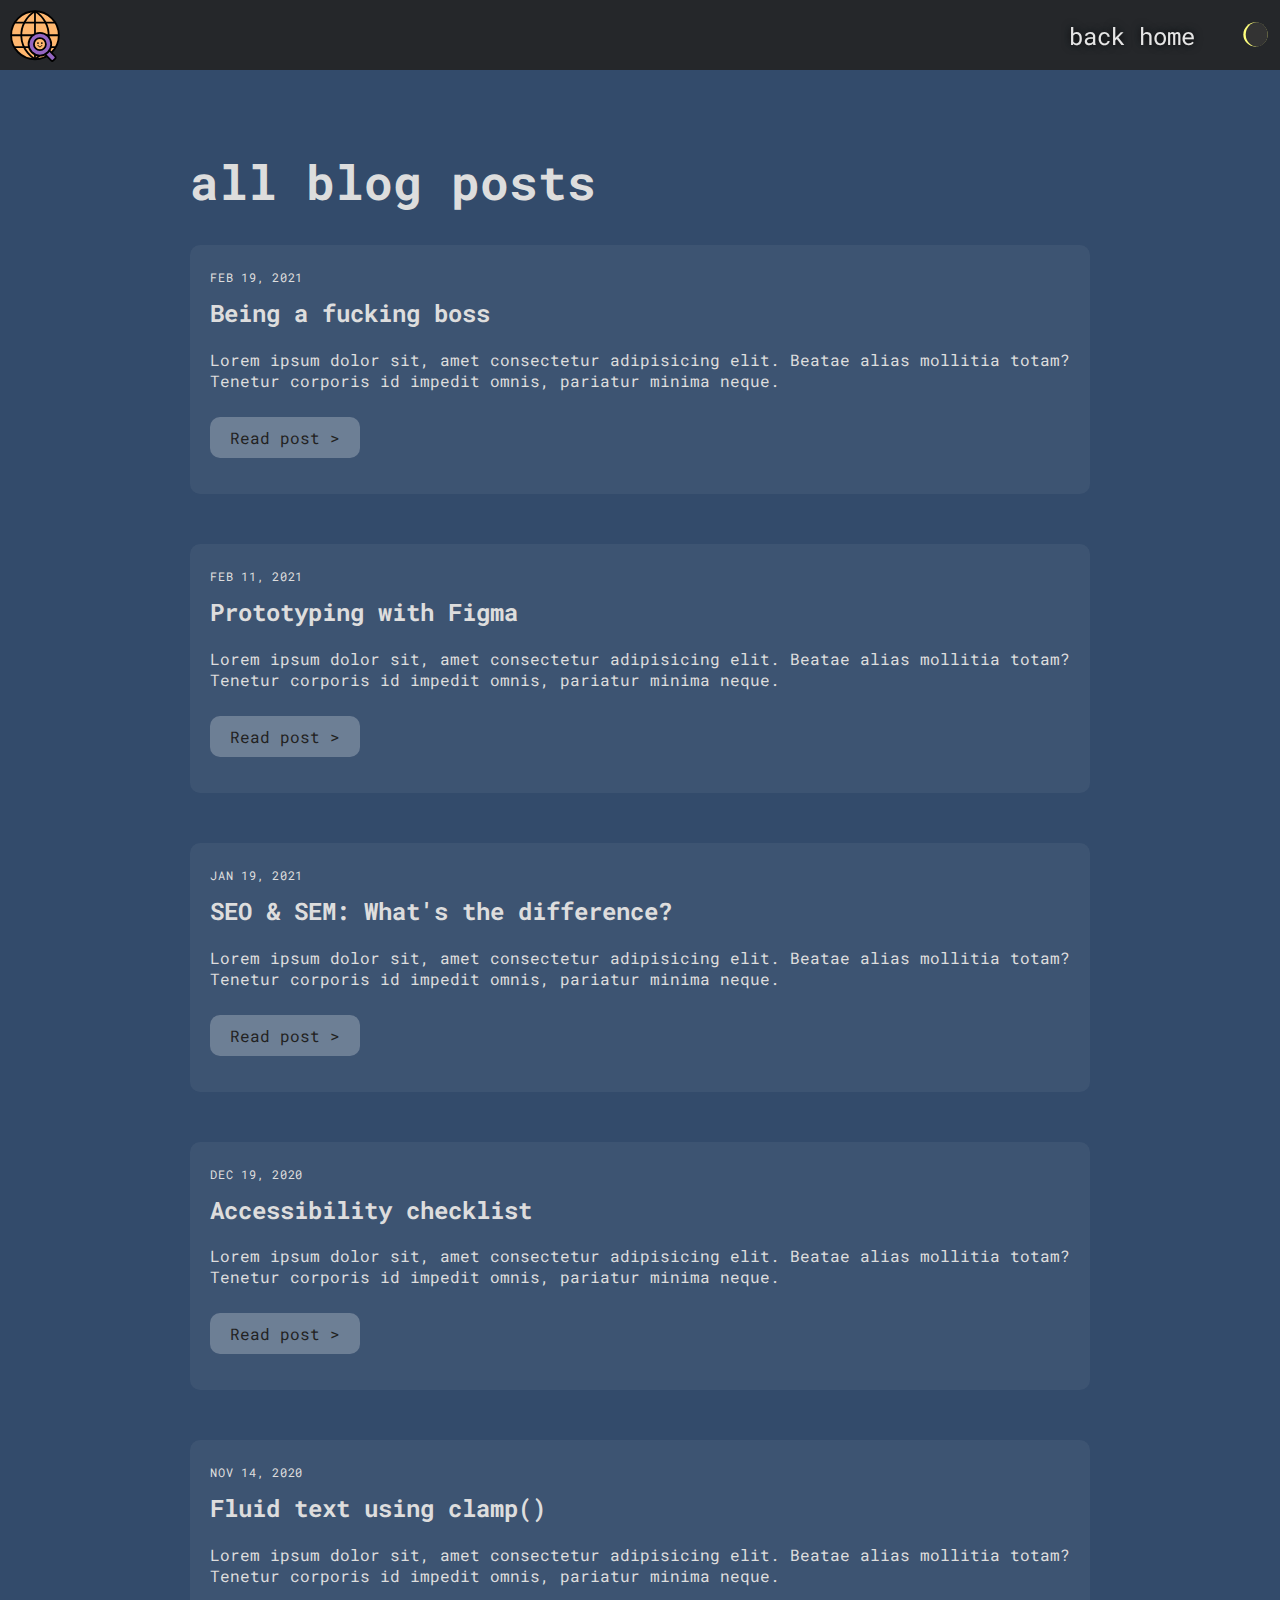
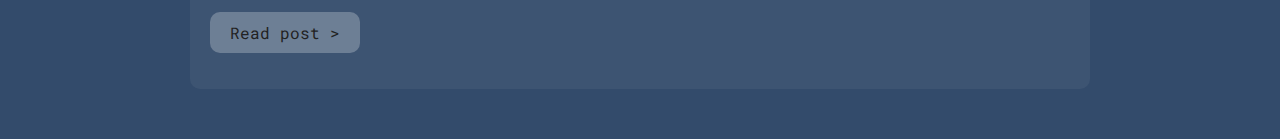
==== blog.html @ fa0125cc "test" ====
<!DOCTYPE html>
<html>

<head>
    <meta charset="utf-8" />
    <meta http-equiv="X-UA-Compatible" content="IE=edge" />
    <title>All posts | johndurso.co</title>
    <meta name="description" content="Some fun tips and tricks for web designers and developers!" />
    <meta name="keywords" content="Web design blog, web development, responsive web" />
    <meta name="viewport" content="width=device-width, initial-scale=1.0" />
    <link rel="stylesheet" href="/assets/css/mauiwaui.css" />
    
</head>

<body data-theme="dark">
    <div class="innerNav" role="navigation">
        <div class="john" id="john" role="button" tabindex="5" aria-pressed="false" aria-label="press to open social media" onfocus="openMenu()" onblur="closeMenu()" onclick="openMenu()" tabindex="5"> <img src="/assets/images/globe.svg" alt="Icon of globe with magnifying glass" width="50"></div>
        <ul class="navigationMenu" aria-label="main navigation">
            <li><a href="/index.html">back home</a></li>
            <li>&nbsp;</li>
            <li>&nbsp;</li>
            <li><button class="js-theme-btn theme-button" onclick="setTheme()" tabindex="4"> <span class="moon"> <img src="/assets/images/moon.svg" width="35" alt="Moon icon for dark mode"> </span> <span class="sun"> <img src="/assets/images/sun.svg" width="35" alt="Sun icon for light mode"> </span> </button></li>
        </ul>
        
        <ul class="socialMenu" id="socialMenu" aria-label="social media navigation">
            <li> <a target="_blank" href="https://www.linkedin.com/in/johnkyrondurso/" title="Visit John Durso's LinkedIn profile" onfocus="openMenu()" onblur="closeMenu()" tabindex="6"> <img src="/assets/images/linkedin.svg" alt="LinkedIn logo" title="Visit John Durso's LinkedIn!" width="40"> <span>LinkedIn</span> </a></li>
            <li> <a target="_blank" href="https://github.com/johndurso" title="Visit John Durso's GitHub profile" onfocus="openMenu()" onblur="closeMenu()" tabindex="7"> <img src="/assets/images/github.svg" alt="GitHub logo" title="Visit John Durso's GitHub!" width="40"> <span>GitHub</span> </a></li>
            <li> <a target="_blank" href="https://codepen.io/johndursodev" title="Visit John Durso's CodePen profile" onfocus="openMenu()" onblur="closeMenu()" tabindex="8"> <img src="/assets/images/codepen.svg" alt="CodePen logo" title="Visit John Dursos' CodePen!" width="40"> <span>CodePen</span> </a></li>
        </ul>
    </div>
    <div class="container">
        <div id="recentBlogPosts" style="display: none;"></div>
        <div class="blog" id="allBlogPosts"></div>
    </div>

    <script src="/assets/js/columbianGold.js"></script>
    <script src="/assets/js/blog-posts.js"></script>
</body>

</html>
---- assets/css/mauiwaui.css ----
@import url('https://fonts.googleapis.com/css2?family=Roboto+Mono:wght@100;300;700&display=swap');

:root {
    /* light colors */
    --lightText: #222222;
    --lightBlue: #c5deff;
    --blue: #9eb8da;
    
    /* dark colors */
    --darkText: #dddddd;
    --darkBlue: #334b6b;


    /* animations */
    --transition: 0.2s ease all;
    --transitionLong: 0.75s ease all;
}

:focus {
    outline: 2px solid deepskyblue;
}

a:visited {
    color: #222222;
}

body[data-theme="dark"] a:visited {
    color: #ccc;
}

/* dark mode toggle */

.theme-button {
    background-color: transparent;
    border: 1px solid transparent;
    width: 50px;
    height: 50px;
  }
  .theme-button:focus {
    border-radius: 100%;
    outline: 2px solid deepskyblue;
  }
  
  .moon, .sun {
    display: none;
  }
  
  [data-theme="dark"] .moon {
    display: inline-block;
  }
  
  [data-theme="light"] .sun {
    display: inline-block;
  }

/* ========================================== */

body {
    font-family: 'Roboto Mono', monospace;
    min-height: 100vh;
}

body[data-theme="light"] {
    background: linear-gradient(168.05deg, var(--lightBlue) 1.12%, var(--blue) 100%);
    color: var(--lightText);
}

body[data-theme="dark"] {
    background: var(--darkBlue);
    color: var(--darkText);
  }

ul {
    list-style: none;
    padding-left: 0;
}

/* ========================================== */

nav,
.innerNav {
    z-index: 1000;
    position: fixed;
    top:0;
    left:0;
    display: block;
    width: 100%;
    height: 70px;
    background: rgba(0,0,0,0.5);
}

body[data-theme="dark"] nav,
body[data-theme="dark"] .innerNav {
    background: rgba(36, 36, 36, 0.9);
}

.john {
    --size: 50px;
    position: absolute;
    z-index: 2;
    left: 10px;
    bottom: 10px;
    height: var(--size);
    width: var(--size);
    text-align: center;
    transition: var(--transitionLong);
}

ul.navigationMenu {
    height: 40px;
    display: flex;
    flex-direction: row;
    justify-content: flex-end;
    align-items: center;
    list-style: none;
}

ul.navigationMenu li a {
    position: relative;
    margin: 0 10px;
    padding: 5px;
    color: #e5e5e5;
    text-decoration: none;
    font-size: clamp(1rem, 2vw, 1.5rem);
}

body[data-theme="dark"] ul.navigationMenu li a {
    text-shadow: 0 0 8px #000;
}

ul.navigationMenu li a::before {
    content: '';
    position: absolute;
    left: 0;
    bottom: 0;
    display: block;
    width: 0;
    height: 1px;
    background-color: var(--lightText);
    transition: var(--transition);
}

body[data-theme="dark"] ul.navigationMenu li a::before {
    background-color: var(--darkText);
}

ul.navigationMenu li a:hover::before{
    width: 100%;
}

/* ========================================== */

.socialMenu {
    z-index: 1000;
    position: absolute;
    top: 100%;
    left: -150px;
    width: 100px;
    background-color: #fff;
    color: #000;
    border: 2px solid #000;
    margin: auto;
    padding: 10px;
    text-align: center;
    transition: var(--transitionLong);
}

.socialMenu li {
    margin-bottom: 15px;
}

.socialMenu li:last-child {
    margin-bottom: 0;
}

.socialMenu a {
    text-decoration: none;
}

.socialMenu a span {
    display: block;
    color: #fff;
    background-color: #000;
    border-radius: 5px;
    text-align: center;
    padding: 3px;
    border: 1px solid #000;
}

.socialMenu a:hover span,
.socialMenu a:focus span {
    color: #000;
    background-color: #fff;
}

.socialMenu a:hover img,
.socialMenu a:focus img {
    transform: rotate(360deg);
}

.iconKeyed {
    opacity: 0.5;
}

.open {
    left: 0 !important;
}

/* ========================================== */

header {
    position: relative;
    display: block;
    text-align: center;
    width: auto;
    padding: 30px;
    box-sizing: border-box;
    margin-top: 100px;
    background-color: var(--darkBlue);
    color: var(--darkText);
    border-radius: 10px;
    border: 2px solid transparent;
    overflow: hidden;
}

body[data-theme="dark"] header {
    background-color: transparent;
    border: 2px solid var(--blue);
    color: #bbb;
}

header h1 {
    position: relative;
    z-index: 10;
    font-size: clamp(2rem, 3vw, 4rem);
}

header h1 span {
    display: block;
    font-size: clamp(0.9rem, 3vw, 1.5rem);
    font-weight: 200;
    width: 405px;
    margin: 10px auto;
}

header strong {
    font-size: 2rem;
}

.container {
    width: 95%;
    max-width: 900px;
    margin: auto;
    padding: 0;
}

section {
    padding: 50px 0;
}

section:first-child {
    margin-top: 100px;
}

.blog h1,
section h2 {
    font-size: clamp(2rem, 4vw, 3rem);
    width: 100%;
}

/* ========================================== */

#blog a.viewAll {
    text-decoration: none;
    color: var(--lightText);
    background-color: var(--blue);
    padding: 15px;
    border-radius: 5px;
    transition: var(--transition);
}

#blog a.viewAll:hover,
#blog a.viewAll:focus {
    color: var(--darkText);
    background-color: var(--darkBlue);
}

#blog ul li,
#services ul li,
#projects ul li {
    margin-bottom: clamp(1.5rem, 4vw, 3rem);
    margin-left: 30px;
    --zigzag: 5px;
    padding-left: 20px;
    margin-bottom: 30px;
    border-left: 3px solid var(--darkBlue);
}

#blog ul li:last-child {
    margin-bottom: clamp(3rem, 4vw, 4rem);
}

#blog ul li a {
    color: #000;
    background-color: rgba(0,0,0,0.02);
}

body[data-theme="dark"] #blog ul li a {
    color: var(--lightBlue);
    background-color: rgba(255,255,255,.02);
}

#blog ul li a:hover,
#blog ul li a:focus {
    background-color: rgba(0,0,0,0.2);
}

body[data-theme="dark"] #blog ul li a:hover,
body[data-theme="dark"] #blog ul li a:focus {
    color: var(--lightBlue);
    background-color: var(--darkBlue);
}

#blog ul li span {
    display: block;
    font-size: 0.75rem;
    line-height: 1.5rem;
    font-weight: bold;
    text-transform: uppercase;
    letter-spacing: 2px;
}

/* ========================================== */

#services {
    line-height: 1.5rem;
}

#services p {
    margin-left: 10px;
}

#services ul {
    margin-left: 30px;
}

/* ========================================== */

#contact form {
    display: grid;
    width: 100%;
    grid-template-columns: 50% 50%;
    grid-gap: 30px;
    box-sizing: border-box;
}

#contact form label {
    line-height: 2rem;
    font-weight: bold;
}

#contact form input,
#contact form select,
#contact form textarea {
    box-sizing: border-box;
    border: none;
}

#contact form input,
#contact form textarea {
    padding: 10px;
}

#contact form select {
    padding: 7px;
}

#contact form input,
#contact form select {
    width: 100%;
}

#contact form textarea {
    width: 94%;
}

form div:first-child,
form div:nth-child(2) {
    grid-row: 1 / span 1;
}

form div:first-child {
    grid-column: 1;
}

form div:nth-child(2) {
    grid-column: 2;
}

form div:nth-child(3) {
    grid-row: 2;
    grid-column: 1 / span 1;
}

form div:nth-child(4) {
    grid-row: 2;
    grid-column: 2 / span 1;
}

form div:nth-child(5) {
    grid-row: 3;
    grid-column: 1 / span 4;
}

form div:nth-child(6) {
    grid-row: 4;
    grid-column: 1 / span 1;
}

form div:last-child {
    grid-row: 4;
    grid-column: 2 / span 1;
}

form input[type="submit"],
form input[type="reset"] {
    padding: 15px !important;
}

form input[type="submit"] {
    background-color: var(--darkBlue);
    color: var(--darkText);
    border: 1px solid #000;
    border-radius: 5px;
}

form input[type="submit"]:hover,
form input[type="submit"]:focus {
    color: var(--blue);
    cursor: pointer;
}

form input[type="reset"] {
    background-color: rgba(0,0,0,0.1);
    color: #fff;
    border: 1px solid #000;
    border-radius: 5px;
}

form input[type="reset"]:hover,
form input[type="reset"]:focus {
    color: #000;
    cursor: pointer;
}

@media screen and (max-width: 990px) {
    #contact form {
        grid-template-columns: 100%;
        grid-gap: 30px;
    }
    #contact form div {
        grid-column: 1;
    }
    textarea {
        width: 100% !important;
    }
    form div:nth-child(2) {
        grid-row: 2;
    }
    form div:nth-child(3) {
        grid-row: 3;
    }
    form div:nth-child(4) {
        grid-row: 4;
    }
    form div:nth-child(5) {
        grid-row: 5;
    }
    form div:nth-child(6) {
        grid-row: 6;
    }
    form div:last-child {
        grid-row: 7;
    }
}

body[data-theme="dark"] #contact form input,
body[data-theme="dark"] #contact form select,
body[data-theme="dark"] #contact form textarea {
    background-color: var(--lightText);
    color: var(--darkText);
}

body[data-theme="dark"] form input[type="submit"] {
    color: var(--lightText) !important;
    background-color: var(--blue) !important;
}

body[data-theme="dark"] form input[type="submit"]:hover,
body[data-theme="dark"] form input[type="submit"]:focus {
    color: var(--purple) !important;
}

body[data-theme="dark"] form input[type="reset"] {
    background-color: rgba(255,255,255,0.1) !important;
    color: #000 !important;
}

body[data-theme="dark"] form input[type="reset"]:hover, 
body[data-theme="dark"] form input[type="reset"]:focus {
    color: #fff !important;
}

/* ========================================== */

footer {
    line-height: 100px;
    color: #fff;
    text-align: center;
}


/* ========================================== */
/* ========================================== */

.blog h1,
.blogPost h1 {
    margin-top: 150px;
}

.post {
    background-color: rgba(0,0,0,0.05);
    box-sizing: border-box;
    padding: 20px;
    margin-bottom: 50px;
    border-radius: 10px;
}

body[data-theme="dark"] .post {
    background-color: rgba(255,255,255,0.05);
}

.postDate {
    display: block;
    font-size: 0.75rem;
    letter-spacing: 0.75px;
    line-height: 0;
    padding: 0;
    text-transform: uppercase;
}

.blog ul li a {
    font-size: 1.2rem;
}

.recentBlogPosts li span,
.blog ul li span {
    color: var(--lightText);
}

body[data-theme="dark"] .recentBlogPosts li span,
body[data-theme="dark"] .blog ul li span {
    color: var(--darkText);
}

body[data-theme="dark"] .blog ul li span {
    color: var(--darkText);
}

a.backToAllPosts {
    display: inline-block;
    margin-top: 50px;
    padding: 20px;
    font-weight: bold;
    text-decoration: none;
    border-radius: 10px;
    transition: var(--transition);
}

body[data-theme="dark"] a.backToAllPosts {
    color: var(--lightBlue);
    background-color: rgba(255,255,255,0.05);
}

body[data-theme="dark"] a.backToAllPosts:hover,
body[data-theme="dark"] a.backToAllPosts:focus {
    background-color: rgba(255,255,255,0.2);
}

body[data-theme="light"] a.backToAllPosts {
    color: var(--darkBlue);
    background-color: rgba(0,0,0,0.05);
}

body[data-theme="light"] a.backToAllPosts:hover,
body[data-theme="light"] a.backToAllPosts:focus {
    background-color: rgba(0,0,0,0.2);
}

#recentBlogPosts {
    color: transparent;
}

p.blogLink a {
    display: inline-block;
    margin-top: 10px;
    padding: 10px 20px;
    border-radius: 10px;
    color: var(--lightText);
    background-color: rgba(255,255,255,0.25);
    text-decoration: none;
}

p.blogLink a:hover,
p.blogLink a:hover {
    color: var(--darkText);
}

body[data-theme="dark"] p.blogLink a {
    color: (var(--darkText);
    background-color: rgba(255,255,255,0.25);
}
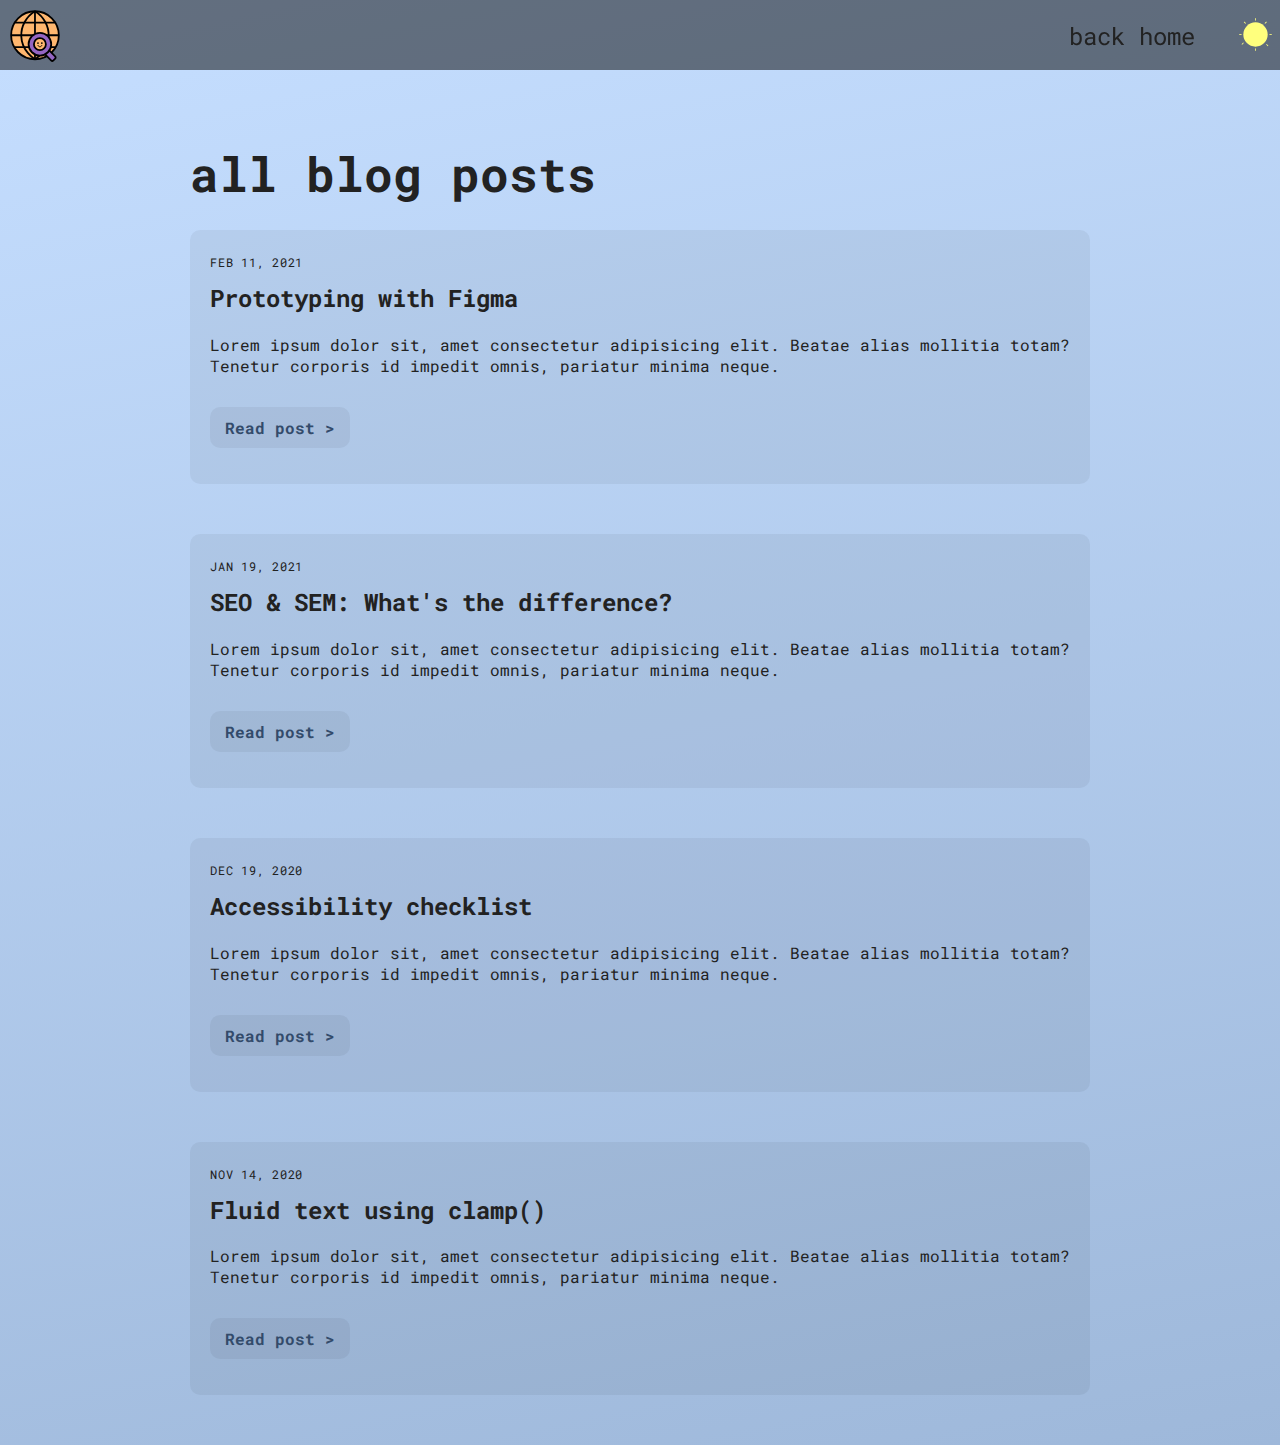
==== commit b1a2fe60: "updates after review" ====
--- a/blog.html
+++ b/blog.html
@@ -8,24 +8,24 @@
     <meta name="description" content="Some fun tips and tricks for web designers and developers!" />
     <meta name="keywords" content="Web design blog, web development, responsive web" />
     <meta name="viewport" content="width=device-width, initial-scale=1.0" />
-    <link rel="stylesheet" href="/assets/css/mauiwaui.css" />
+    <link rel="stylesheet" href="assets/css/mauiwaui.css" />
     
 </head>
 
 <body data-theme="dark">
     <div class="innerNav" role="navigation">
-        <div class="john" id="john" role="button" tabindex="5" aria-pressed="false" aria-label="press to open social media" onfocus="openMenu()" onblur="closeMenu()" onclick="openMenu()" tabindex="5"> <img src="/assets/images/globe.svg" alt="Icon of globe with magnifying glass" width="50"></div>
+        <div class="john" id="john" role="button" tabindex="5" aria-pressed="false" aria-label="press to open social media" onfocus="openMenu()" onblur="closeMenu()" onclick="openMenu()" tabindex="5"> <img src="assets/images/globe.svg" alt="Icon of globe with magnifying glass" width="50"></div>
         <ul class="navigationMenu" aria-label="main navigation">
-            <li><a href="/index.html">back home</a></li>
+            <li><a href="index.html">back home</a></li>
             <li>&nbsp;</li>
             <li>&nbsp;</li>
-            <li><button class="js-theme-btn theme-button" onclick="setTheme()" tabindex="4"> <span class="moon"> <img src="/assets/images/moon.svg" width="35" alt="Moon icon for dark mode"> </span> <span class="sun"> <img src="/assets/images/sun.svg" width="35" alt="Sun icon for light mode"> </span> </button></li>
+            <li><button class="js-theme-btn theme-button" onclick="setTheme()" tabindex="4"> <span class="moon"> <img src="assets/images/moon.svg" width="35" alt="Moon icon for dark mode"> </span> <span class="sun"> <img src="assets/images/sun.svg" width="35" alt="Sun icon for light mode"> </span> </button></li>
         </ul>
         
         <ul class="socialMenu" id="socialMenu" aria-label="social media navigation">
-            <li> <a target="_blank" href="https://www.linkedin.com/in/johnkyrondurso/" title="Visit John Durso's LinkedIn profile" onfocus="openMenu()" onblur="closeMenu()" tabindex="6"> <img src="/assets/images/linkedin.svg" alt="LinkedIn logo" title="Visit John Durso's LinkedIn!" width="40"> <span>LinkedIn</span> </a></li>
-            <li> <a target="_blank" href="https://github.com/johndurso" title="Visit John Durso's GitHub profile" onfocus="openMenu()" onblur="closeMenu()" tabindex="7"> <img src="/assets/images/github.svg" alt="GitHub logo" title="Visit John Durso's GitHub!" width="40"> <span>GitHub</span> </a></li>
-            <li> <a target="_blank" href="https://codepen.io/johndursodev" title="Visit John Durso's CodePen profile" onfocus="openMenu()" onblur="closeMenu()" tabindex="8"> <img src="/assets/images/codepen.svg" alt="CodePen logo" title="Visit John Dursos' CodePen!" width="40"> <span>CodePen</span> </a></li>
+            <li> <a target="_blank" href="https://www.linkedin.com/in/johnkyrondurso/" title="Visit John Durso's LinkedIn profile" onfocus="openMenu()" onblur="closeMenu()" tabindex="6"> <img src="assets/images/linkedin.svg" alt="LinkedIn logo" title="Visit John Durso's LinkedIn!" width="40"> <span>LinkedIn</span> </a></li>
+            <li> <a target="_blank" href="https://github.com/johndurso" title="Visit John Durso's GitHub profile" onfocus="openMenu()" onblur="closeMenu()" tabindex="7"> <img src="assets/images/github.svg" alt="GitHub logo" title="Visit John Durso's GitHub!" width="40"> <span>GitHub</span> </a></li>
+            <li> <a target="_blank" href="https://codepen.io/johndursodev" title="Visit John Durso's CodePen profile" onfocus="openMenu()" onblur="closeMenu()" tabindex="8"> <img src="assets/images/codepen.svg" alt="CodePen logo" title="Visit John Dursos' CodePen!" width="40"> <span>CodePen</span> </a></li>
         </ul>
     </div>
     <div class="container">
@@ -33,8 +33,8 @@
         <div class="blog" id="allBlogPosts"></div>
     </div>
 
-    <script src="/assets/js/columbianGold.js"></script>
-    <script src="/assets/js/blog-posts.js"></script>
+    <script src="assets/js/columbianGold.js"></script>
+    <script src="assets/js/blog-posts.js"></script>
 </body>
 
 </html>
--- a/assets/css/mauiwaui.css
+++ b/assets/css/mauiwaui.css
@@ -119,33 +119,22 @@
     position: relative;
     margin: 0 10px;
     padding: 5px;
-    color: #e5e5e5;
+    color: var(--lightText);
+    background-color: transparent;
     text-decoration: none;
     font-size: clamp(1rem, 2vw, 1.5rem);
 }
 
+ul.navigationMenu li a:hover {
+    background-color: var(--blue)
+}
+
 body[data-theme="dark"] ul.navigationMenu li a {
-    text-shadow: 0 0 8px #000;
-}
-
-ul.navigationMenu li a::before {
-    content: '';
-    position: absolute;
-    left: 0;
-    bottom: 0;
-    display: block;
-    width: 0;
-    height: 1px;
-    background-color: var(--lightText);
-    transition: var(--transition);
-}
-
-body[data-theme="dark"] ul.navigationMenu li a::before {
-    background-color: var(--darkText);
-}
-
-ul.navigationMenu li a:hover::before{
-    width: 100%;
+    color: var(--darkText)
+}
+
+body[data-theme="dark"] ul.navigationMenu li a:hover {
+    background-color: var(--darkBlue);
 }
 
 /* ========================================== */
@@ -255,7 +244,7 @@
 }
 
 section {
-    padding: 50px 0;
+    margin: 50px 0;
 }
 
 section:first-child {
@@ -264,61 +253,51 @@
 
 .blog h1,
 section h2 {
-    font-size: clamp(2rem, 4vw, 3rem);
+    --fontSize: clamp(2rem, 4vw, 3rem);
+    font-size: var(--fontSize);
+    line-height: var(--fontSize);
     width: 100%;
 }
 
 /* ========================================== */
 
-#blog a.viewAll {
-    text-decoration: none;
-    color: var(--lightText);
-    background-color: var(--blue);
-    padding: 15px;
-    border-radius: 5px;
-    transition: var(--transition);
-}
-
-#blog a.viewAll:hover,
-#blog a.viewAll:focus {
-    color: var(--darkText);
-    background-color: var(--darkBlue);
-}
-
 #blog ul li,
-#services ul li,
-#projects ul li {
+#services ul li {
     margin-bottom: clamp(1.5rem, 4vw, 3rem);
     margin-left: 30px;
-    --zigzag: 5px;
     padding-left: 20px;
-    margin-bottom: 30px;
     border-left: 3px solid var(--darkBlue);
+}
+
+body[data-theme="dark"] #services ul li,
+body[data-theme="dark"] #blog ul li {
+    border-left: 3px solid var(--lightBlue);
 }
 
 #blog ul li:last-child {
     margin-bottom: clamp(3rem, 4vw, 4rem);
 }
 
-#blog ul li a {
+#blog a {
     color: #000;
     background-color: rgba(0,0,0,0.02);
-}
-
-body[data-theme="dark"] #blog ul li a {
+    padding: 5px;
+}
+
+body[data-theme="dark"] #blog a {
     color: var(--lightBlue);
     background-color: rgba(255,255,255,.02);
 }
 
-#blog ul li a:hover,
-#blog ul li a:focus {
+#blog a:hover,
+#blog a:focus {
     background-color: rgba(0,0,0,0.2);
 }
 
-body[data-theme="dark"] #blog ul li a:hover,
-body[data-theme="dark"] #blog ul li a:focus {
-    color: var(--lightBlue);
-    background-color: var(--darkBlue);
+body[data-theme="dark"] #blog a:hover,
+body[data-theme="dark"] #blog a:focus {
+    color: var(--lightText);
+    background-color: var(--lightBlue);
 }
 
 #blog ul li span {
@@ -567,56 +546,39 @@
     color: var(--darkText);
 }
 
-a.backToAllPosts {
+a.backToAllPosts,
+.blogLink a {
     display: inline-block;
-    margin-top: 50px;
-    padding: 20px;
+    color: var(--darkBlue);
+    background-color: rgba(0,0,0,0.05);
+    margin-top: 15px;
+    padding: 10px 15px;
     font-weight: bold;
     text-decoration: none;
     border-radius: 10px;
     transition: var(--transition);
 }
 
-body[data-theme="dark"] a.backToAllPosts {
+a.backToAllPosts:hover,
+a.backToAllPosts:focus,
+.blogLink a:hover,
+.blogLink a:focus {
+    background-color: rgba(0,0,0,0.2);
+}
+
+body[data-theme="dark"] a.backToAllPosts,
+body[data-theme="dark"] .blogLink a {
     color: var(--lightBlue);
     background-color: rgba(255,255,255,0.05);
 }
 
 body[data-theme="dark"] a.backToAllPosts:hover,
-body[data-theme="dark"] a.backToAllPosts:focus {
+body[data-theme="dark"] a.backToAllPosts:focus,
+body[data-theme="dark"] .blogLink a:hover,
+body[data-theme="dark"] .blogLink a:focus {
     background-color: rgba(255,255,255,0.2);
-}
-
-body[data-theme="light"] a.backToAllPosts {
-    color: var(--darkBlue);
-    background-color: rgba(0,0,0,0.05);
-}
-
-body[data-theme="light"] a.backToAllPosts:hover,
-body[data-theme="light"] a.backToAllPosts:focus {
-    background-color: rgba(0,0,0,0.2);
 }
 
 #recentBlogPosts {
     color: transparent;
-}
-
-p.blogLink a {
-    display: inline-block;
-    margin-top: 10px;
-    padding: 10px 20px;
-    border-radius: 10px;
-    color: var(--lightText);
-    background-color: rgba(255,255,255,0.25);
-    text-decoration: none;
-}
-
-p.blogLink a:hover,
-p.blogLink a:hover {
-    color: var(--darkText);
-}
-
-body[data-theme="dark"] p.blogLink a {
-    color: (var(--darkText);
-    background-color: rgba(255,255,255,0.25);
 }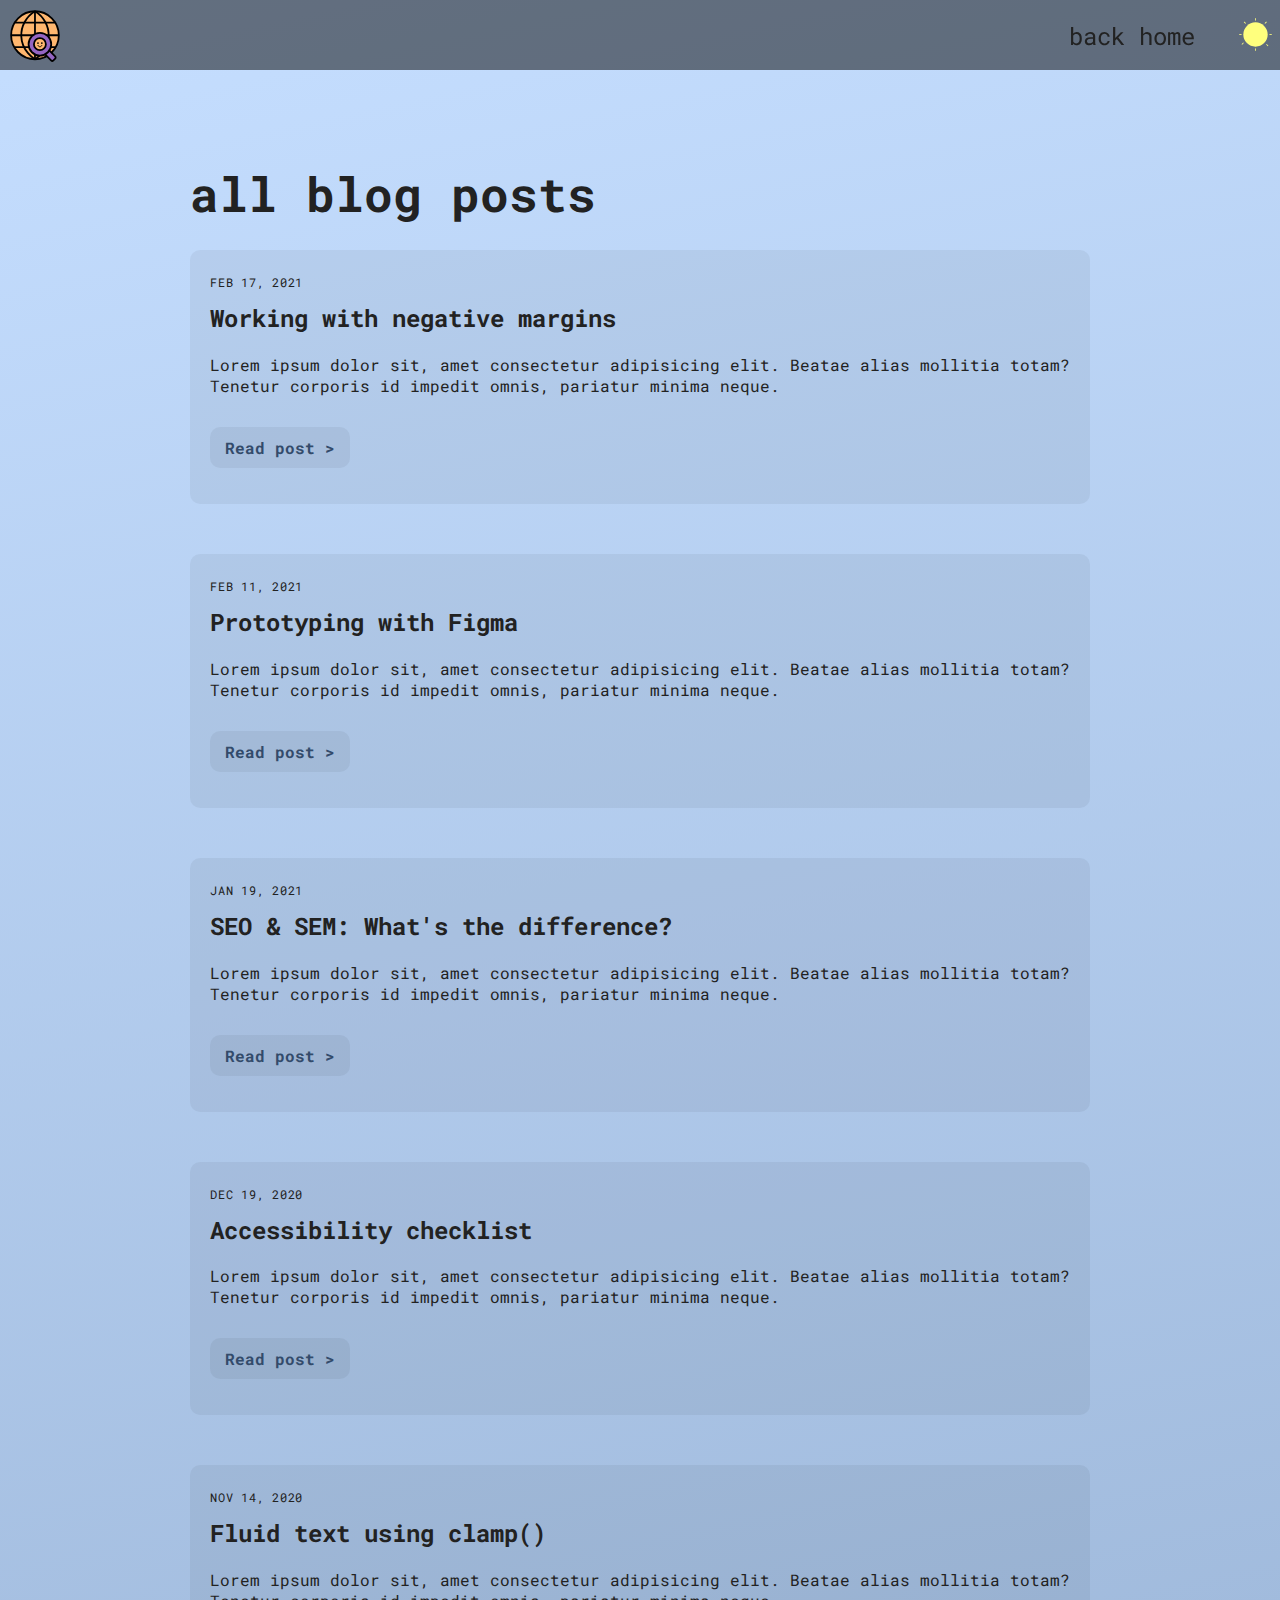
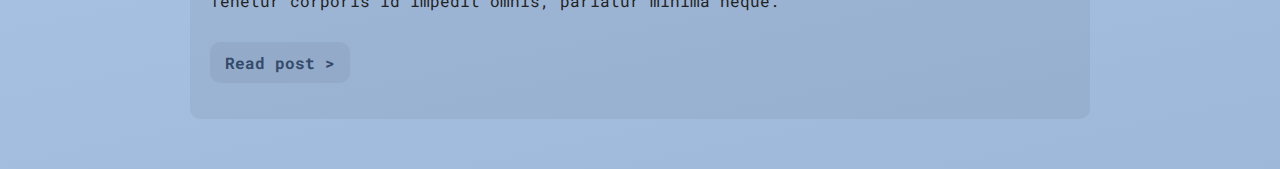
==== commit 694c8047: "fixing all functionality -- adding themeToggle.js" ====
--- a/blog.html
+++ b/blog.html
@@ -35,6 +35,7 @@
 
     <script src="assets/js/columbianGold.js"></script>
     <script src="assets/js/blog-posts.js"></script>
+    <script src="assets/js/themeToggle.js"></script>
 </body>
 
 </html>
--- a/assets/css/mauiwaui.css
+++ b/assets/css/mauiwaui.css
@@ -58,6 +58,7 @@
 body {
     font-family: 'Roboto Mono', monospace;
     min-height: 100vh;
+    transition: var(--transitionLong);
 }
 
 body[data-theme="light"] {
@@ -256,6 +257,7 @@
     --fontSize: clamp(2rem, 4vw, 3rem);
     font-size: var(--fontSize);
     line-height: var(--fontSize);
+    padding-top: 20px;
     width: 100%;
 }
 
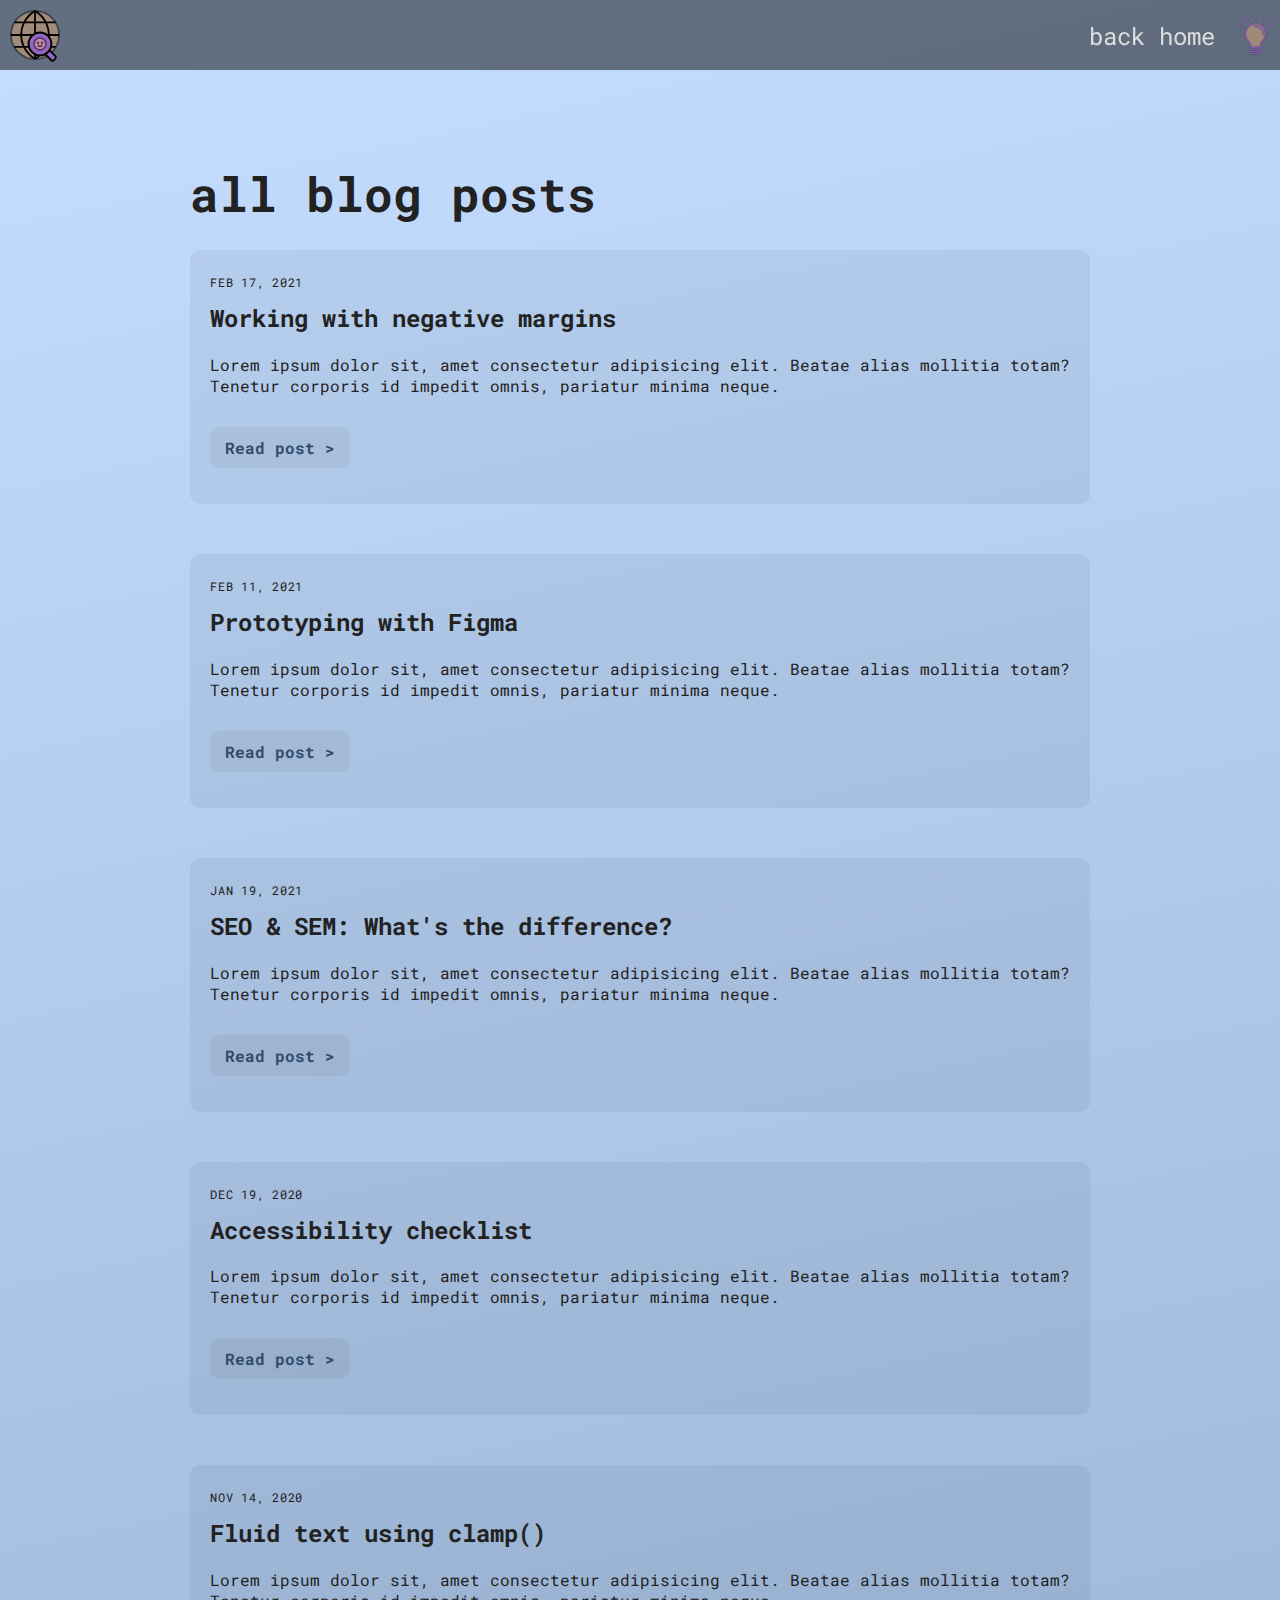
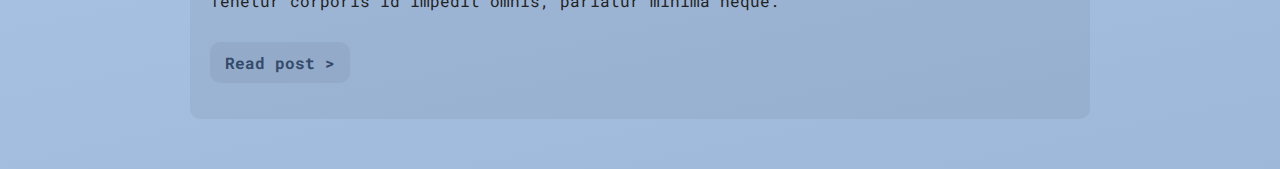
==== commit dca464e2: "removed heavy reliance on js + better accessibility" ====
--- a/blog.html
+++ b/blog.html
@@ -9,30 +9,25 @@
     <meta name="keywords" content="Web design blog, web development, responsive web" />
     <meta name="viewport" content="width=device-width, initial-scale=1.0" />
     <link rel="stylesheet" href="assets/css/mauiwaui.css" />
+    <style>.primary, .tertiary, .hide {display: none;}</style>
     
 </head>
 
 <body data-theme="dark">
-    <div class="innerNav" role="navigation">
-        <div class="john" id="john" role="button" tabindex="5" aria-pressed="false" aria-label="press to open social media" onfocus="openMenu()" onblur="closeMenu()" onclick="openMenu()" tabindex="5"> <img src="assets/images/globe.svg" alt="Icon of globe with magnifying glass" width="50"></div>
-        <ul class="navigationMenu" aria-label="main navigation">
-            <li><a href="index.html">back home</a></li>
-            <li>&nbsp;</li>
-            <li>&nbsp;</li>
-            <li><button class="js-theme-btn theme-button" onclick="setTheme()" tabindex="4"> <span class="moon"> <img src="assets/images/moon.svg" width="35" alt="Moon icon for dark mode"> </span> <span class="sun"> <img src="assets/images/sun.svg" width="35" alt="Sun icon for light mode"> </span> </button></li>
-        </ul>
-        
-        <ul class="socialMenu" id="socialMenu" aria-label="social media navigation">
-            <li> <a target="_blank" href="https://www.linkedin.com/in/johnkyrondurso/" title="Visit John Durso's LinkedIn profile" onfocus="openMenu()" onblur="closeMenu()" tabindex="6"> <img src="assets/images/linkedin.svg" alt="LinkedIn logo" title="Visit John Durso's LinkedIn!" width="40"> <span>LinkedIn</span> </a></li>
-            <li> <a target="_blank" href="https://github.com/johndurso" title="Visit John Durso's GitHub profile" onfocus="openMenu()" onblur="closeMenu()" tabindex="7"> <img src="assets/images/github.svg" alt="GitHub logo" title="Visit John Durso's GitHub!" width="40"> <span>GitHub</span> </a></li>
-            <li> <a target="_blank" href="https://codepen.io/johndursodev" title="Visit John Durso's CodePen profile" onfocus="openMenu()" onblur="closeMenu()" tabindex="8"> <img src="assets/images/codepen.svg" alt="CodePen logo" title="Visit John Dursos' CodePen!" width="40"> <span>CodePen</span> </a></li>
-        </ul>
-    </div>
+    <nav id="navigation" role="navigation"></nav>
     <div class="container">
+        <div id="jsMsg"><h1 style="font-size: 20px; margin-top: 150px;">Javascript needs to be enabled to view blog posts.</h1></div>
         <div id="recentBlogPosts" style="display: none;"></div>
+        <a id="back" style="display: none;"></a>
         <div class="blog" id="allBlogPosts"></div>
     </div>
 
+    <script>
+        window.onload = function() {
+            console.log("Javascript is enabled!");
+            document.getElementById("jsMsg").classList.add("hide");
+        }
+    </script>
     <script src="assets/js/columbianGold.js"></script>
     <script src="assets/js/blog-posts.js"></script>
     <script src="assets/js/themeToggle.js"></script>
--- a/assets/css/mauiwaui.css
+++ b/assets/css/mauiwaui.css
@@ -14,6 +14,10 @@
     /* animations */
     --transition: 0.2s ease all;
     --transitionLong: 0.75s ease all;
+}
+
+html {
+	scroll-behavior: smooth;
 }
 
 :focus {
@@ -120,21 +124,19 @@
     position: relative;
     margin: 0 10px;
     padding: 5px;
-    color: var(--lightText);
+    color: var(--darkText);
     background-color: transparent;
     text-decoration: none;
     font-size: clamp(1rem, 2vw, 1.5rem);
 }
 
 ul.navigationMenu li a:hover {
-    background-color: var(--blue)
-}
-
-body[data-theme="dark"] ul.navigationMenu li a {
-    color: var(--darkText)
+    color: var(--lightText);
+    background-color: var(--lightBlue)
 }
 
 body[data-theme="dark"] ul.navigationMenu li a:hover {
+    color: var(--darkText);
     background-color: var(--darkBlue);
 }
 
@@ -169,27 +171,27 @@
 
 .socialMenu a span {
     display: block;
-    color: #fff;
-    background-color: #000;
+    color: #000;
+    background-color: #fff;
     border-radius: 5px;
     text-align: center;
     padding: 3px;
     border: 1px solid #000;
 }
 
-.socialMenu a:hover span,
-.socialMenu a:focus span {
-    color: #000;
-    background-color: #fff;
-}
-
-.socialMenu a:hover img,
-.socialMenu a:focus img {
-    transform: rotate(360deg);
-}
-
-.iconKeyed {
-    opacity: 0.5;
+.socialMenu span svg {
+    fill: #000;
+    width: 50px;
+}
+
+.socialMenu a:focus span,
+.socialMenu a:hover span {
+    color: #fff;
+    background-color: #000;
+}
+.socialMenu a:hover span svg,
+.socialMenu a:focus span svg{
+    fill: #fff;
 }
 
 .open {
@@ -583,4 +585,18 @@
 
 #recentBlogPosts {
     color: transparent;
+}
+
+
+
+
+
+@media screen and (prefers-reduced-motion: reduce) {
+	:root {
+        --transition: none;
+        --transitionLong: none;
+    }
+    html {
+		scroll-behavior: auto;
+	}
 }